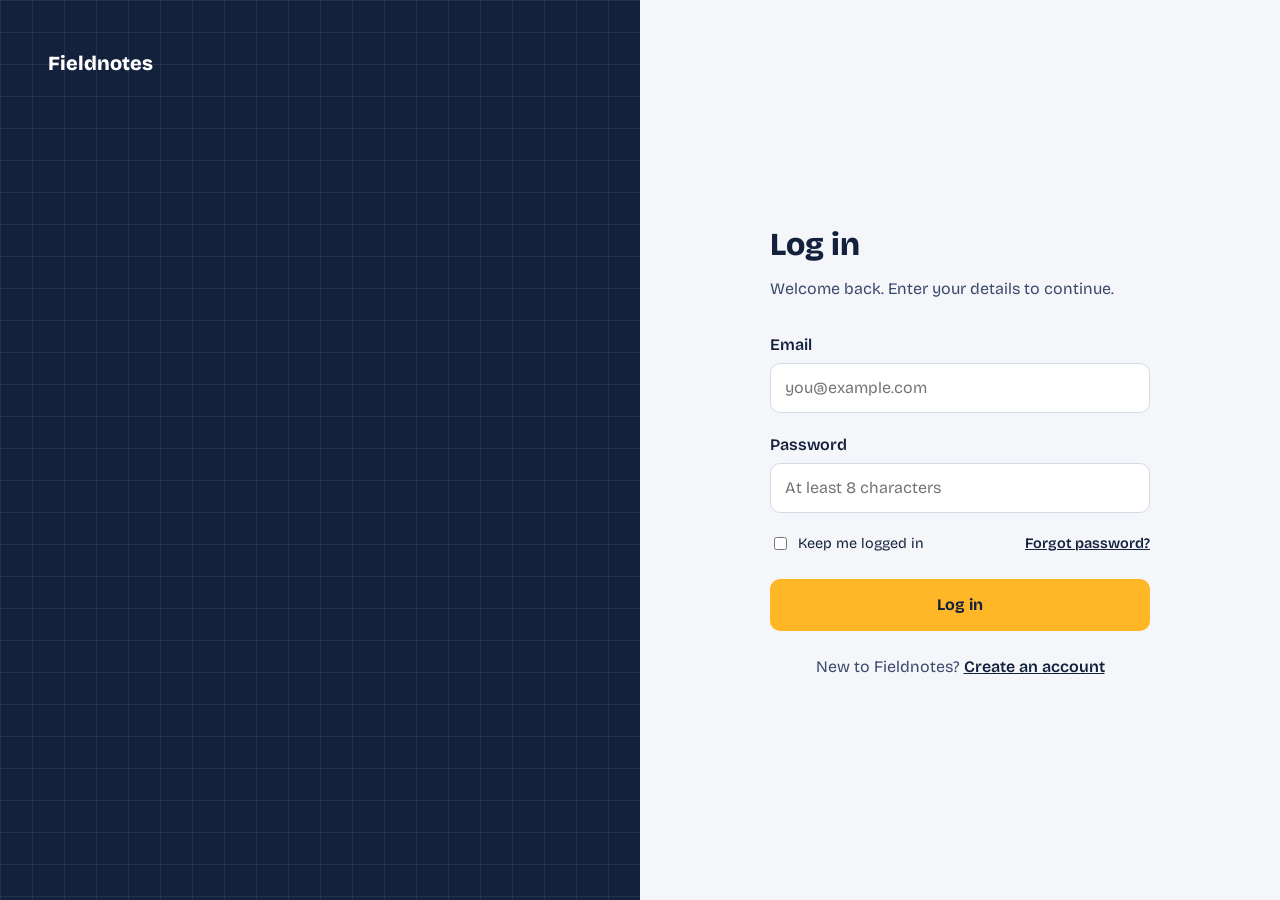
==== index.html @ 834d2199 "add login page with HTML and CSS" ====
<!DOCTYPE html>
<html lang="en">
<head>
  <meta charset="UTF-8">
  <!-- Makes the page scale properly on phones -->
  <meta name="viewport" content="width=device-width, initial-scale=1">
  <title>Log in – login page... </title>

  <!-- Google Font (falls back to system-ui if offline) -->
  <link rel="preconnect" href="https://fonts.googleapis.com">
  <link rel="preconnect" href="https://fonts.gstatic.com" crossorigin>
  <link href="https://fonts.googleapis.com/css2?family=Bricolage+Grotesque:opsz,wght@12..96,400;12..96,600;12..96,800&display=swap" rel="stylesheet">

  <!-- Link to our CSS file (keep it in the same folder) -->
  <link rel="stylesheet" href="style.css">
</head>
<body>

  <main class="login">

    <!-- LEFT: the intro panel with the grid-paper background -->
    <section class="intro">
      <p class="brand">Fieldnotes</p>

      <div class="intro-copy">
        <h1></h1>
        <p></p>
      </div>
    </section>

    <!-- RIGHT: the login form -->
    <section class="panel">
      <form class="form" action="#" method="post">
        <h2>Log in</h2>
        <p class="hint">Welcome back. Enter your details to continue.</p>

        <div class="field">
          <label for="email">Email</label>
          <input type="email" id="email" name="email"
                 placeholder="you@example.com" autocomplete="email" required>
        </div>

        <div class="field">
          <label for="password">Password</label>
          <input type="password" id="password" name="password"
                 placeholder="At least 8 characters" autocomplete="current-password"
                 minlength="8" required>
        </div>

        <div class="row">
          <label class="remember">
            <input type="checkbox" name="remember">
            Keep me logged in
          </label>
          <a href="#">Forgot password?</a>
        </div>

        <button type="submit" class="btn">Log in</button>

        <p class="signup">New to Fieldnotes? <a href="#">Create an account</a></p>
      </form>
    </section>

  </main>

</body>
</html>
---- style.css ----
/* ---------- 1. Variables ----------
   Custom properties let you change the whole theme from one place.
   Try changing --amber or --ink and refresh the page! */
:root {
  --ink: #14213d;        /* dark blue: left panel, text */
  --ink-soft: #3b4a6b;   /* softer blue: secondary text */
  --sheet: #f4f6fa;      /* page background on the right */
  --white: #ffffff;
  --amber: #ffb627;      /* button colour */
  --amber-dark: #e59f0f; /* button hover */
  --line: #d5dbe6;       /* input borders */
  --radius: 10px;
}

/* ---------- 2. Reset ----------
   border-box makes width include padding and border,
   which keeps sizing predictable. */
*, *::before, *::after {
  box-sizing: border-box;
}

body {
  margin: 0;
  font-family: "Bricolage Grotesque", system-ui, sans-serif;
  color: var(--ink);
  background: var(--sheet);
  line-height: 1.5;
}

/* ---------- 3. Layout (CSS Grid) ----------
   Two equal columns: intro on the left, form on the right. */
.login {
  display: grid;
  grid-template-columns: 1fr 1fr;
  min-height: 100vh;
}

/* ---------- 4. Left panel ----------
   The grid-paper look is two gradients layered on top of each other:
   one draws horizontal lines, the other draws vertical lines. */
.intro {
  display: flex;
  flex-direction: column;
  justify-content: space-between; /* brand at top, text at bottom */
  padding: 48px;
  color: var(--white);
  background-color: var(--ink);
  background-image:
    linear-gradient(rgba(255, 255, 255, 0.07) 1px, transparent 1px),
    linear-gradient(90deg, rgba(255, 255, 255, 0.07) 1px, transparent 1px);
  background-size: 32px 32px;
}

.brand {
  margin: 0;
  font-size: 1.25rem;
  font-weight: 800;
}

.intro h1 {
  margin: 0 0 16px;
  max-width: 12ch;
  font-size: clamp(2.2rem, 5vw, 3.6rem); /* scales with screen width */
  font-weight: 800;
  line-height: 1.05;
}

.intro-copy p {
  margin: 0;
  max-width: 36ch;
  color: #c5cee0;
}

/* ---------- 5. Right panel (the form) ---------- */
.panel {
  display: grid;
  place-items: center; /* centres the form both ways */
  padding: 32px;
}

.form {
  width: 100%;
  max-width: 380px;
}

.form h2 {
  margin: 0 0 8px;
  font-size: 2rem;
  font-weight: 800;
}

.hint {
  margin: 0 0 32px;
  color: var(--ink-soft);
}

.field {
  margin-bottom: 20px;
}

label {
  display: block;
  margin-bottom: 6px;
  font-weight: 600;
}

input[type="email"],
input[type="password"] {
  width: 100%;
  padding: 12px 14px;
  font: inherit;
  color: var(--ink);
  background: var(--white);
  border: 1.5px solid var(--line);
  border-radius: var(--radius);
  transition: border-color 0.15s, box-shadow 0.15s;
}

/* Visible focus ring so keyboard users know where they are */
input[type="email"]:focus,
input[type="password"]:focus {
  outline: none;
  border-color: var(--ink);
  box-shadow: 0 0 0 3px rgba(20, 33, 61, 0.15);
}

/* ---------- 6. Remember me + forgot password ---------- */
.row {
  display: flex;
  justify-content: space-between;
  align-items: center;
  margin-bottom: 24px;
  font-size: 0.9rem;
}

.remember {
  display: flex;
  align-items: center;
  gap: 8px;
  margin: 0;
  font-weight: 400;
}

.remember input {
  accent-color: var(--ink); /* colours the checkbox */
}

a {
  color: var(--ink);
  font-weight: 600;
}

a:hover {
  color: var(--ink-soft);
}

/* ---------- 7. Button ---------- */
.btn {
  width: 100%;
  padding: 14px;
  font: inherit;
  font-weight: 700;
  color: var(--ink);
  background: var(--amber);
  border: none;
  border-radius: var(--radius);
  cursor: pointer;
  transition: background 0.15s, transform 0.1s;
}

.btn:hover {
  background: var(--amber-dark);
}

.btn:active {
  transform: translateY(1px); /* tiny "press" effect */
}

.btn:focus-visible {
  outline: 3px solid var(--ink);
  outline-offset: 2px;
}

.signup {
  margin: 24px 0 0;
  text-align: center;
  color: var(--ink-soft);
}

/* ---------- 8. Responsive ----------
   On screens 800px wide or less, stack the panels vertically. */
@media (max-width: 800px) {
  .login {
    grid-template-columns: 1fr;
  }

  .intro {
    padding: 32px 24px;
    gap: 40px;
  }

  .intro h1 {
    font-size: 2.2rem;
  }
}

/* Respect users who turn off animations in their system settings */
@media (prefers-reduced-motion: reduce) {
  * {
    transition: none !important;
  }
}
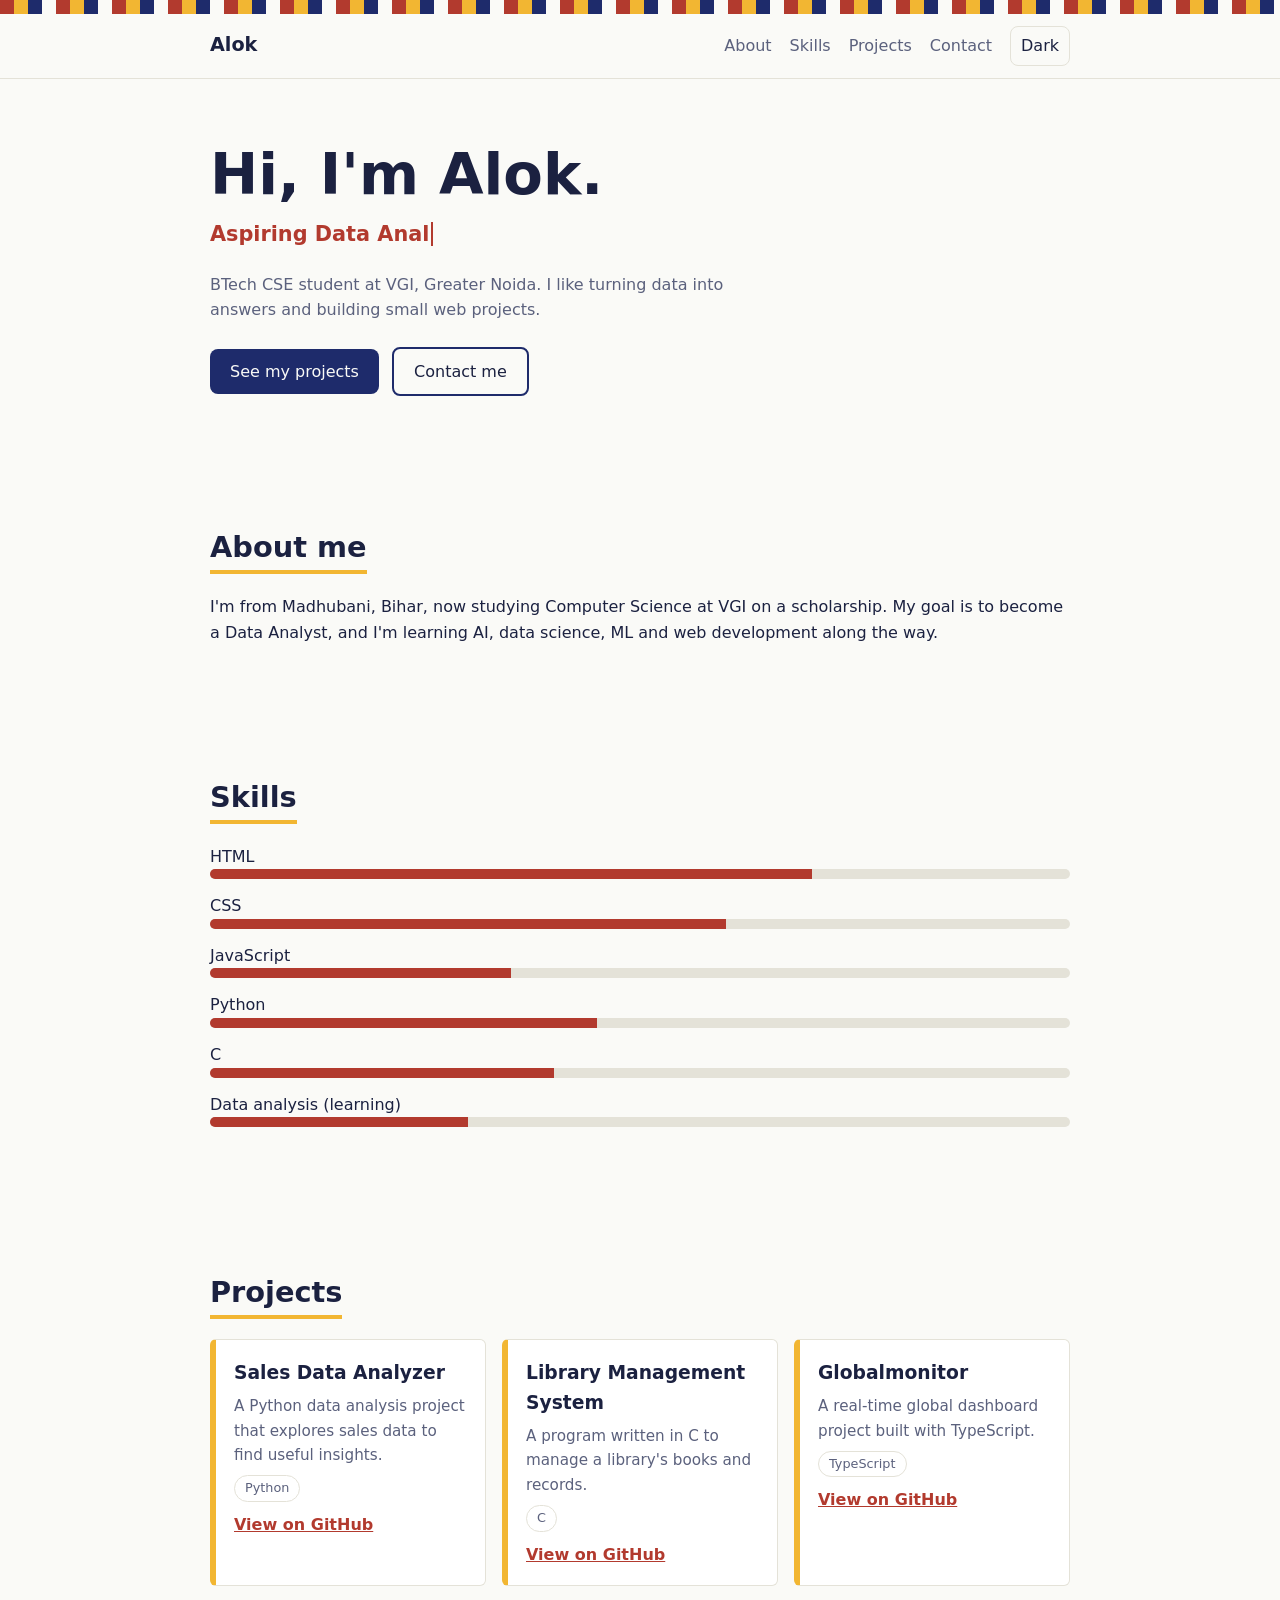
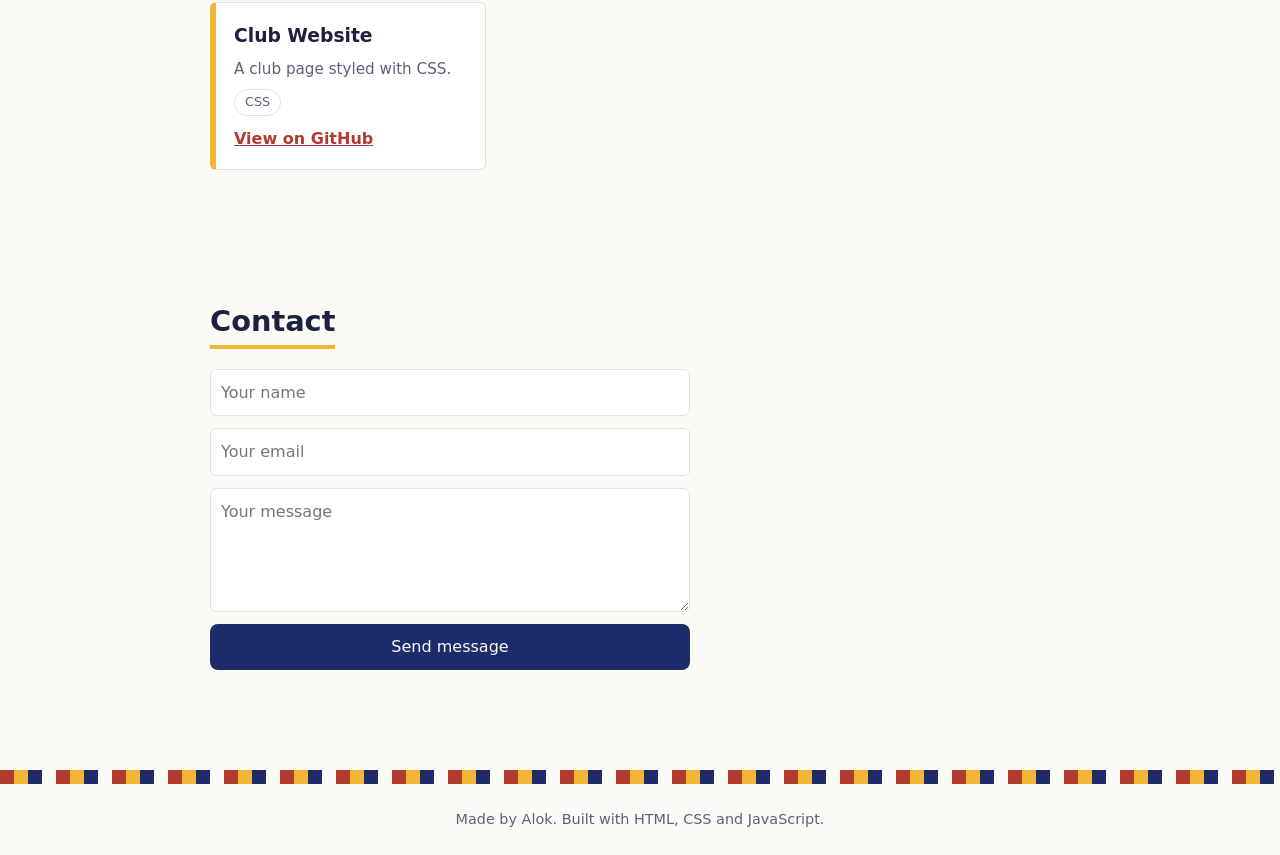
==== commit 44279f5b: "add personal portfolio with javascript" ====
--- a/index.html
+++ b/index.html
@@ -1,67 +1,213 @@
 <!DOCTYPE html>
 <html lang="en">
 <head>
-  <meta charset="UTF-8">
-  <!-- Makes the page scale properly on phones -->
-  <meta name="viewport" content="width=device-width, initial-scale=1">
-  <title>Log in – login page... </title>
-
-  <!-- Google Font (falls back to system-ui if offline) -->
-  <link rel="preconnect" href="https://fonts.googleapis.com">
-  <link rel="preconnect" href="https://fonts.gstatic.com" crossorigin>
-  <link href="https://fonts.googleapis.com/css2?family=Bricolage+Grotesque:opsz,wght@12..96,400;12..96,600;12..96,800&display=swap" rel="stylesheet">
-
-  <!-- Link to our CSS file (keep it in the same folder) -->
-  <link rel="stylesheet" href="style.css">
+<meta charset="UTF-8">
+<meta name="viewport" content="width=device-width, initial-scale=1">
+<title>Alok | Portfolio</title>
+<style>
+  :root{
+    --bg:#FAFAF7; --text:#1B2140; --muted:#5B617D; --card:#FFFFFF;
+    --indigo:#1E2B6B; --gold:#F2B632; --red:#B23A2E; --line:#E4E2D8;
+  }
+  :root[data-theme="dark"]{
+    --bg:#0F1633; --text:#F1F0E8; --muted:#A9AECB; --card:#18204A;
+    --indigo:#F2B632; --gold:#F2B632; --red:#E8705F; --line:#2B3568;
+  }
+  *{box-sizing:border-box;margin:0;padding:0}
+  html{scroll-behavior:smooth}
+  body{font-family:"Trebuchet MS",system-ui,sans-serif;background:var(--bg);color:var(--text);line-height:1.6;transition:background .3s,color .3s}
+  a{color:inherit}
+  .wrap{max-width:900px;margin:0 auto;padding:0 20px}
+
+  /* Madhubani-style border strip */
+  .strip{height:14px;background:
+    repeating-linear-gradient(90deg,var(--red) 0 14px,var(--gold) 14px 28px,var(--indigo) 28px 42px,transparent 42px 56px)}
+
+  header{position:sticky;top:0;background:var(--bg);z-index:10;border-bottom:1px solid var(--line)}
+  nav{display:flex;align-items:center;justify-content:space-between;padding:12px 20px;max-width:900px;margin:0 auto}
+  .logo{font-weight:bold;font-size:1.2rem;text-decoration:none}
+  .links{display:flex;gap:18px;align-items:center;list-style:none}
+  .links a{text-decoration:none;color:var(--muted)}
+  .links a:hover{color:var(--red)}
+  button{font:inherit;cursor:pointer}
+  .icon-btn{background:none;border:1px solid var(--line);color:var(--text);border-radius:8px;padding:6px 10px}
+  #menuBtn{display:none}
+  :focus-visible{outline:3px solid var(--gold);outline-offset:2px}
+
+  section{padding:64px 0}
+  h1{font-size:clamp(2.2rem,7vw,3.6rem);line-height:1.1;margin-bottom:12px}
+  h2{font-size:1.8rem;margin-bottom:20px;display:inline-block;border-bottom:4px solid var(--gold)}
+  .typing{font-size:1.3rem;color:var(--red);min-height:2em;font-weight:bold}
+  .cursor{border-right:2px solid var(--red);margin-left:2px;animation:blink 1s steps(1) infinite}
+  @keyframes blink{50%{border-color:transparent}}
+  .hero p{max-width:55ch;color:var(--muted);margin:12px 0 24px}
+  .btn{display:inline-block;background:var(--indigo);color:var(--bg);padding:10px 20px;border-radius:8px;text-decoration:none;border:0;transition:transform .2s}
+  .btn:hover{transform:translateY(-3px)}
+  .btn.alt{background:none;color:var(--text);border:2px solid var(--indigo);margin-left:8px}
+
+  .grid{display:grid;grid-template-columns:repeat(auto-fit,minmax(230px,1fr));gap:16px}
+  .card{background:var(--card);border:1px solid var(--line);border-left:6px solid var(--gold);padding:18px;border-radius:6px;transition:transform .2s}
+  .card:hover{transform:translateY(-4px)}
+  .card h3{margin-bottom:6px}
+  .card p{color:var(--muted);font-size:.95rem}
+  .repo{display:inline-block;margin-top:10px;color:var(--red);font-weight:bold}
+  .tag{display:inline-block;font-size:.8rem;border:1px solid var(--line);border-radius:20px;padding:2px 10px;margin:8px 6px 0 0;color:var(--muted)}
+
+  .skill{margin-bottom:14px}
+  .bar{height:10px;background:var(--line);border-radius:6px;overflow:hidden}
+  .bar span{display:block;height:100%;width:0;background:var(--red);transition:width 1s}
+
+  form{display:grid;gap:12px;max-width:480px}
+  input,textarea{width:100%;padding:10px;border:1px solid var(--line);border-radius:6px;background:var(--card);color:var(--text);font:inherit}
+  #msg{min-height:1.5em;font-weight:bold}
+  footer{text-align:center;padding:24px;color:var(--muted);font-size:.9rem}
+
+  @media(max-width:600px){
+    #menuBtn{display:inline-block}
+    .links{display:none;position:absolute;top:100%;left:0;right:0;flex-direction:column;background:var(--bg);padding:16px 20px;border-bottom:1px solid var(--line)}
+    .links.open{display:flex}
+  }
+  @media(prefers-reduced-motion:reduce){*{animation:none!important;transition:none!important}}
+</style>
 </head>
 <body>
 
-  <main class="login">
-
-    <!-- LEFT: the intro panel with the grid-paper background -->
-    <section class="intro">
-      <p class="brand">Fieldnotes</p>
-
-      <div class="intro-copy">
-        <h1></h1>
-        <p></p>
-      </div>
-    </section>
-
-    <!-- RIGHT: the login form -->
-    <section class="panel">
-      <form class="form" action="#" method="post">
-        <h2>Log in</h2>
-        <p class="hint">Welcome back. Enter your details to continue.</p>
-
-        <div class="field">
-          <label for="email">Email</label>
-          <input type="email" id="email" name="email"
-                 placeholder="you@example.com" autocomplete="email" required>
-        </div>
-
-        <div class="field">
-          <label for="password">Password</label>
-          <input type="password" id="password" name="password"
-                 placeholder="At least 8 characters" autocomplete="current-password"
-                 minlength="8" required>
-        </div>
-
-        <div class="row">
-          <label class="remember">
-            <input type="checkbox" name="remember">
-            Keep me logged in
-          </label>
-          <a href="#">Forgot password?</a>
-        </div>
-
-        <button type="submit" class="btn">Log in</button>
-
-        <p class="signup">New to Fieldnotes? <a href="#">Create an account</a></p>
-      </form>
-    </section>
-
-  </main>
-
+<div class="strip"></div>
+<header>
+  <nav>
+    <a class="logo" href="#home">Alok</a>
+    <button class="icon-btn" id="menuBtn" aria-label="Open menu">Menu</button>
+    <ul class="links" id="links">
+      <li><a href="#about">About</a></li>
+      <li><a href="#skills">Skills</a></li>
+      <li><a href="#projects">Projects</a></li>
+      <li><a href="#contact">Contact</a></li>
+      <li><button class="icon-btn" id="themeBtn" aria-label="Switch dark or light mode">Dark</button></li>
+    </ul>
+  </nav>
+</header>
+
+<main class="wrap">
+  <section id="home" class="hero">
+    <h1>Hi, I'm Alok.</h1>
+    <div class="typing"><span id="typed"></span><span class="cursor"></span></div>
+    <p>BTech CSE student at VGI, Greater Noida. I like turning data into answers and building small web projects.</p>
+    <a class="btn" href="#projects">See my projects</a>
+    <a class="btn alt" href="#contact">Contact me</a>
+  </section>
+
+  <section id="about">
+    <h2>About me</h2>
+    <p>I'm from Madhubani, Bihar, now studying Computer Science at VGI on a scholarship. My goal is to become a Data Analyst, and I'm learning AI, data science, ML and web development along the way.</p>
+  </section>
+
+  <section id="skills">
+    <h2>Skills</h2>
+    <!-- Change the numbers to match your real level -->
+    <div class="skill"><label>HTML</label><div class="bar"><span data-w="70"></span></div></div>
+    <div class="skill"><label>CSS</label><div class="bar"><span data-w="60"></span></div></div>
+    <div class="skill"><label>JavaScript</label><div class="bar"><span data-w="35"></span></div></div>
+    <div class="skill"><label>Python</label><div class="bar"><span data-w="45"></span></div></div>
+    <div class="skill"><label>C</label><div class="bar"><span data-w="40"></span></div></div>
+    <div class="skill"><label>Data analysis (learning)</label><div class="bar"><span data-w="30"></span></div></div>
+  </section>
+
+  <section id="projects">
+    <h2>Projects</h2>
+    <div class="grid">
+      <div class="card">
+        <h3>Sales Data Analyzer</h3>
+        <p>A Python data analysis project that explores sales data to find useful insights.</p>
+        <span class="tag">Python</span><br>
+        <a class="repo" href="https://github.com/alokkcodex/sales-data-analyzer" target="_blank" rel="noopener">View on GitHub</a>
+      </div>
+      <div class="card">
+        <h3>Library Management System</h3>
+        <p>A program written in C to manage a library's books and records.</p>
+        <span class="tag">C</span><br>
+        <a class="repo" href="https://github.com/alokkcodex/Library-Management-System" target="_blank" rel="noopener">View on GitHub</a>
+      </div>
+      <div class="card">
+        <h3>Globalmonitor</h3>
+        <p>A real-time global dashboard project built with TypeScript.</p>
+        <span class="tag">TypeScript</span><br>
+        <a class="repo" href="https://github.com/alokkcodex/Globalmonitor" target="_blank" rel="noopener">View on GitHub</a>
+      </div>
+      <div class="card">
+        <h3>Club Website</h3>
+        <p>A club page styled with CSS.</p>
+        <span class="tag">CSS</span><br>
+        <a class="repo" href="https://github.com/alokkcodex/club" target="_blank" rel="noopener">View on GitHub</a>
+      </div>
+    </div>
+  </section>
+
+  <section id="contact">
+    <h2>Contact</h2>
+    <form id="form" novalidate>
+      <input id="name" placeholder="Your name" aria-label="Your name">
+      <input id="email" type="email" placeholder="Your email" aria-label="Your email">
+      <textarea id="text" rows="4" placeholder="Your message" aria-label="Your message"></textarea>
+      <button class="btn" type="submit">Send message</button>
+      <div id="msg" role="status"></div>
+    </form>
+  </section>
+</main>
+
+<div class="strip"></div>
+<footer>Made by Alok. Built with HTML, CSS and JavaScript.</footer>
+
+<script>
+  // 1. Dark / light mode
+  const root = document.documentElement;
+  const themeBtn = document.getElementById("themeBtn");
+  themeBtn.addEventListener("click", () => {
+    const dark = root.dataset.theme === "dark";
+    root.dataset.theme = dark ? "light" : "dark";
+    themeBtn.textContent = dark ? "Dark" : "Light";
+  });
+
+  // 2. Mobile menu
+  const links = document.getElementById("links");
+  document.getElementById("menuBtn").addEventListener("click", () => links.classList.toggle("open"));
+  links.addEventListener("click", e => { if (e.target.tagName === "A") links.classList.remove("open"); });
+
+  // 3. Typing effect (change the words to your own)
+  const words = ["Aspiring Data Analyst", "Web Developer in the making", "Always learning"];
+  const typed = document.getElementById("typed");
+  let w = 0, i = 0, deleting = false;
+  function type() {
+    const word = words[w];
+    typed.textContent = word.slice(0, i);
+    if (!deleting && i < word.length) i++;
+    else if (!deleting) { deleting = true; setTimeout(type, 1200); return; }
+    else if (i > 0) i--;
+    else { deleting = false; w = (w + 1) % words.length; }
+    setTimeout(type, deleting ? 40 : 90);
+  }
+  type();
+
+  // 4. Skill bars fill when visible
+  const obs = new IntersectionObserver(entries => {
+    entries.forEach(en => {
+      if (en.isIntersecting) { en.target.style.width = en.target.dataset.w + "%"; obs.unobserve(en.target); }
+    });
+  });
+  document.querySelectorAll(".bar span").forEach(s => obs.observe(s));
+
+  // 5. Contact form check
+  document.getElementById("form").addEventListener("submit", e => {
+    e.preventDefault();
+    const name = document.getElementById("name").value.trim();
+    const email = document.getElementById("email").value.trim();
+    const text = document.getElementById("text").value.trim();
+    const msg = document.getElementById("msg");
+    if (!name || !text) { msg.textContent = "Please enter your name and a message."; msg.style.color = "var(--red)"; return; }
+    if (!/^\S+@\S+\.\S+$/.test(email)) { msg.textContent = "Please enter a valid email address."; msg.style.color = "var(--red)"; return; }
+    msg.textContent = "Thanks, " + name + "! Your message is ready to send.";
+    msg.style.color = "var(--text)";
+    e.target.reset();
+  });
+</script>
 </body>
 </html>
